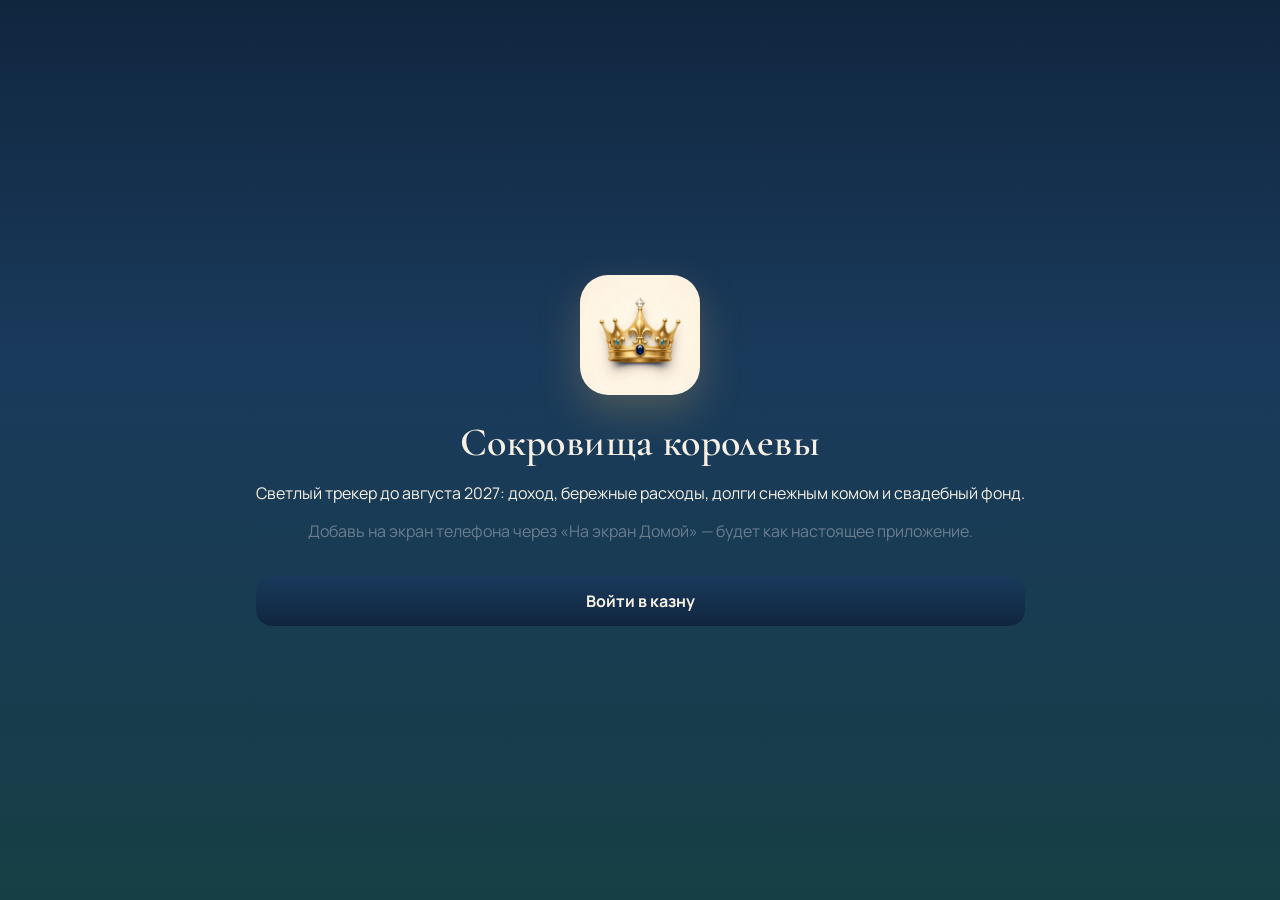
==== reset.html @ 84e5539a "Publish Queen Treasures as a phone PWA on GitHub Pages." ====
<!doctype html>
<html lang="ru">
  <head>
    <meta charset="UTF-8" />
    <meta name="viewport" content="width=device-width, initial-scale=1" />
    <title>Сброс кэша — Сокровища королевы</title>
    <style>
      body {
        margin: 0;
        min-height: 100dvh;
        display: grid;
        place-content: center;
        background: #10263f;
        color: #f7f1e4;
        font-family: "Segoe UI", sans-serif;
        padding: 24px;
        text-align: center;
      }
      h1 { font-size: 28px; margin: 0 0 12px; }
      p { color: #c9d6e3; line-height: 1.45; }
      a {
        display: inline-block;
        margin-top: 18px;
        padding: 14px 20px;
        background: #c4a35a;
        color: #10263f;
        text-decoration: none;
        border-radius: 12px;
        font-weight: 700;
      }
    </style>
  </head>
  <body>
    <h1>Обновляю казну…</h1>
    <p id="msg">Очищаю старый кэш.</p>
    <script>
      (async () => {
        try {
          if ("serviceWorker" in navigator) {
            const regs = await navigator.serviceWorker.getRegistrations();
            await Promise.all(regs.map((r) => r.unregister()));
          }
          if (window.caches) {
            const keys = await caches.keys();
            await Promise.all(keys.map((k) => caches.delete(k)));
          }
          document.getElementById("msg").textContent = "Готово. Открываю приложение…";
          setTimeout(() => location.replace("./index.html?v=1"), 400);
        } catch (e) {
          document.getElementById("msg").textContent =
            "Не удалось автоматически. Очисти данные сайта вручную в настройках браузера.";
          const a = document.createElement("a");
          a.href = "./index.html?v=1";
          a.textContent = "Открыть приложение";
          document.body.appendChild(a);
        }
      })();
    </script>
  </body>
</html>
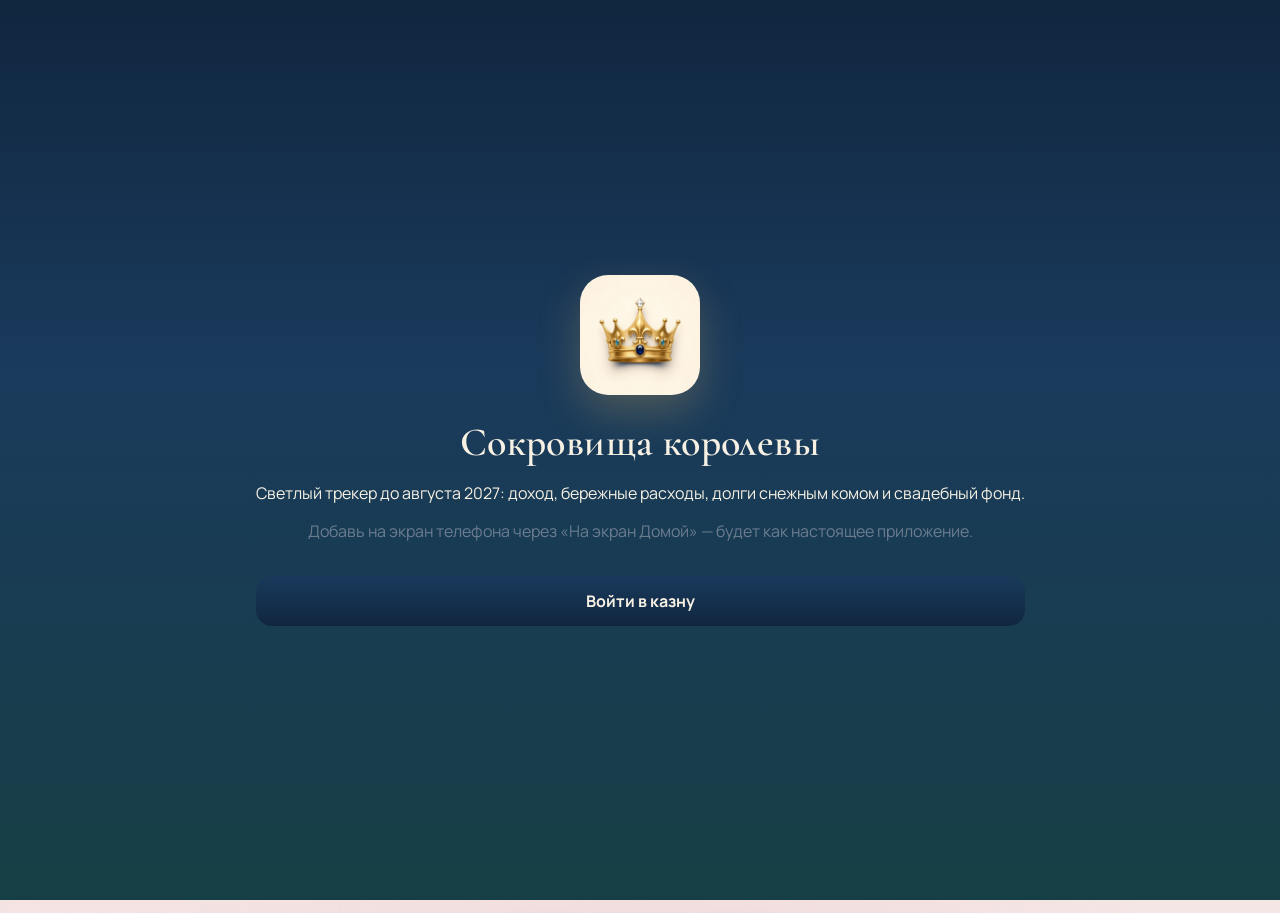
==== commit d0375748: "Bypass the stuck phone cache with a fresh app URL." ====
--- a/reset.html
+++ b/reset.html
@@ -45,12 +45,12 @@
             await Promise.all(keys.map((k) => caches.delete(k)));
           }
           document.getElementById("msg").textContent = "Готово. Открываю приложение…";
-          setTimeout(() => location.replace("./index.html?v=1"), 400);
+          setTimeout(() => location.replace("./?v=6"), 400);
         } catch (e) {
           document.getElementById("msg").textContent =
             "Не удалось автоматически. Очисти данные сайта вручную в настройках браузера.";
           const a = document.createElement("a");
-          a.href = "./index.html?v=1";
+          a.href = "./?v=6";
           a.textContent = "Открыть приложение";
           document.body.appendChild(a);
         }
